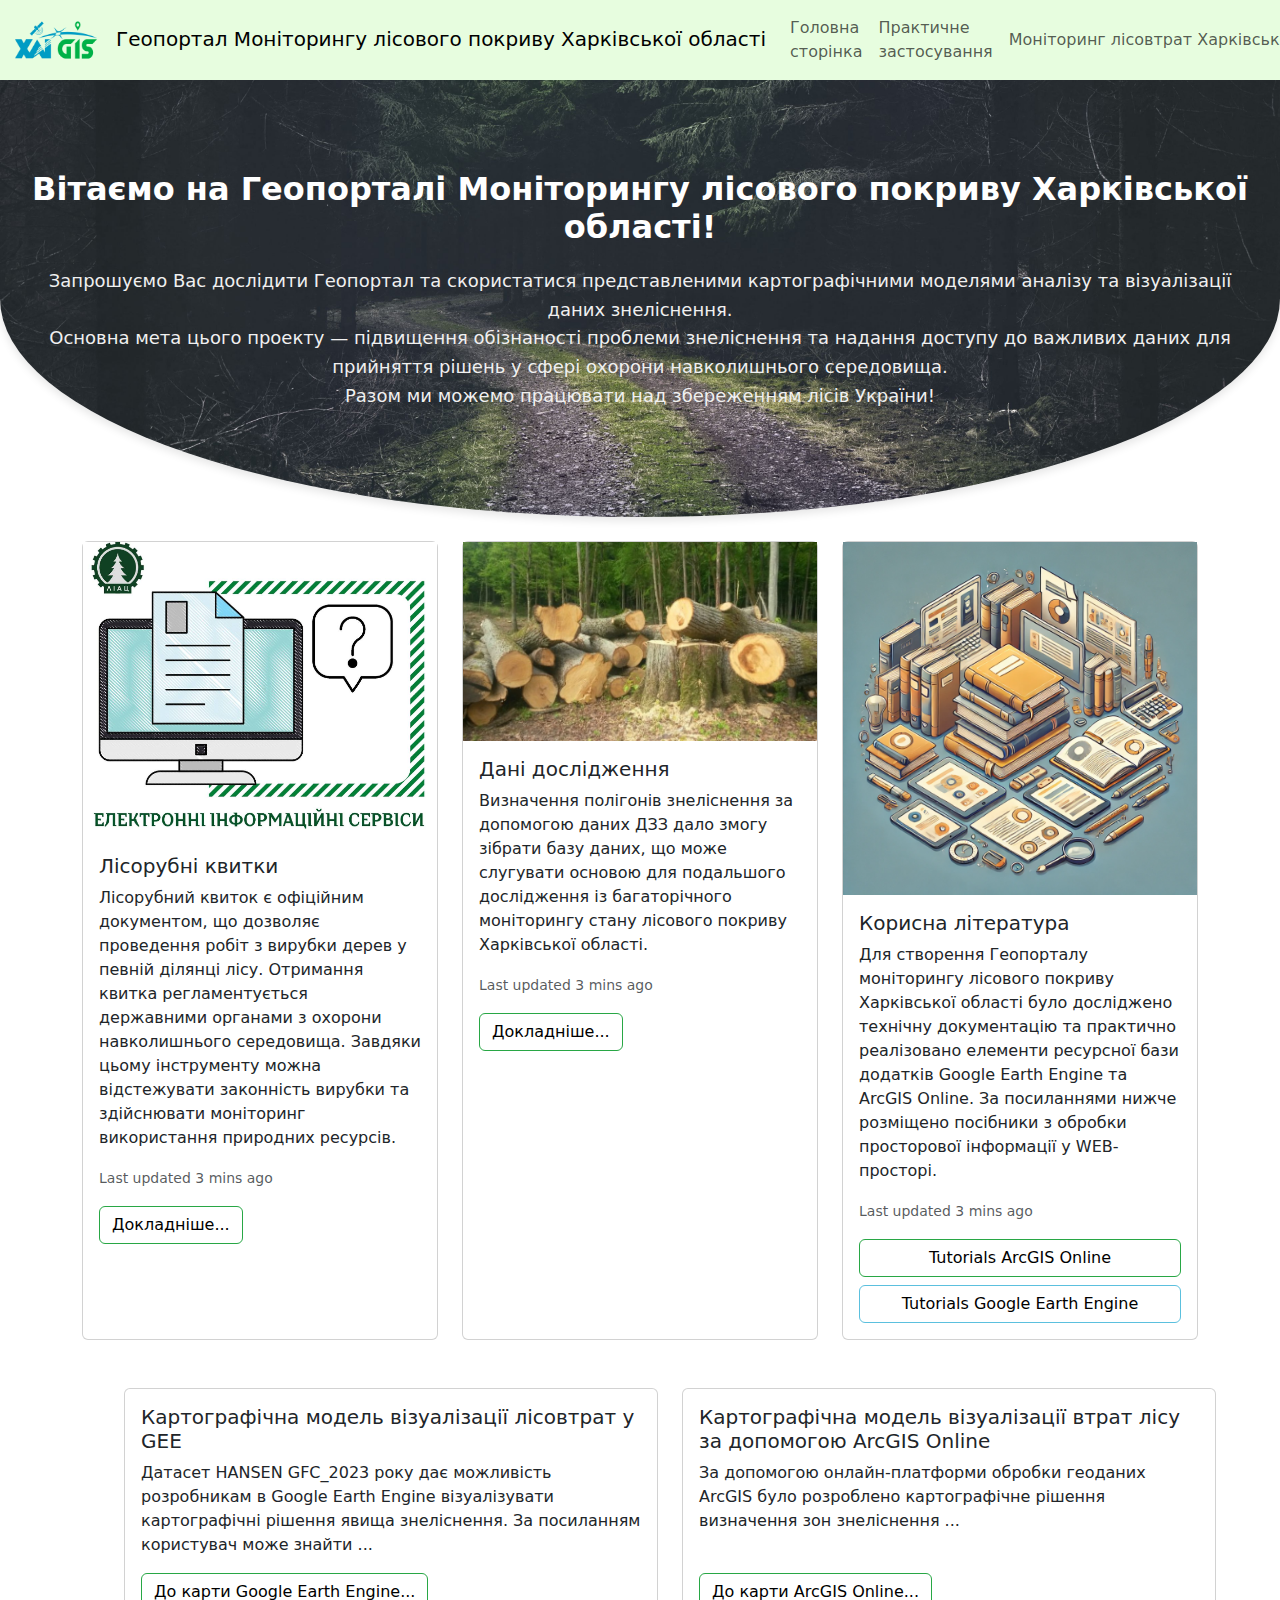
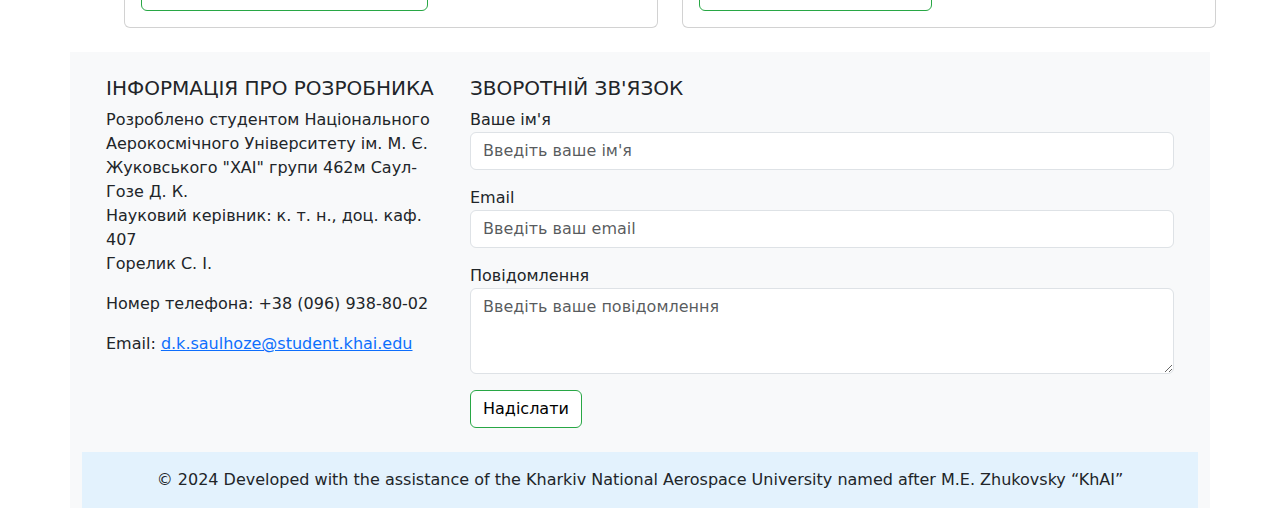
==== index.html @ ebb6289f "Diplom1" ====
<!DOCTYPE html>
<html lang="en">
<head>
  <meta charset="UTF-8">
  <meta name="viewport" content="width=device-width, initial-scale=1.0">
  <title>Геопортал Моніторингу лісового покриву Харківської області</title>
  <link href="css/bootstrap.css" rel="stylesheet">
  <link rel="apple-touch-icon" sizes="180x180" href="files/apple-touch-icon.png">
  <link rel="icon" type="image/png" sizes="32x32" href="files/favicon-32x32.png">
  <link rel="icon" type="image/png" sizes="16x16" href="files/favicon-16x16.png">
  <link rel="manifest" href="files/site.webmanifest">
 

  

</head>
<nav class="navbar navbar-expand-lg navbar-light" style="background-color: #e7fddf;">
  <div class="container-fluid">
    <a class="navbar-brand" href="http://127.0.0.1:5500/main.html#">
      <img src="pictures/logo.png" alt="Лого" style="height: 40px; margin-right: 10px;">
      Геопортал Моніторингу лісового покриву Харківської області
    </a>
    <button class="navbar-toggler" type="button" data-bs-toggle="collapse" data-bs-target="#navbarNavAltMarkup" aria-controls="navbarNavAltMarkup" aria-expanded="false" aria-label="Toggle navigation">
      <span class="navbar-toggler-icon"></span>
    </button>
    <div class="collapse navbar-collapse" id="navbarNavAltMarkup">
      <div class="navbar-nav me-auto align-items-center"> <!-- Убедитесь, что все элементы выровнены по центру -->
        <a class="nav-link" aria-current="page" href="http://127.0.0.1:5500/main.html?">Головна сторінка</a>
        <a class="nav-link" href="data.html">Практичне застосування</a>
        <div class="nav-item dropdown">
          <a class="nav-link dropdown-toggle" href="#" id="navbarDropdown" role="button" data-bs-toggle="dropdown" aria-expanded="false">
            Моніторинг лісовтрат Харківської області
          </a>
          <ul class="dropdown-menu" aria-labelledby="navbarDropdown">
            <li><a class="dropdown-item" href="https://ee-denchikandrienko.projects.earthengine.app/view/loggingkharkov">Моніторинг від GEE</a></li>
            <li><a class="dropdown-item" href="http://127.0.0.1:5500/arcgis.html">Моніторинг від ArcGIS Online</a></li>
          </ul>
        </div>
        <a class="nav-link disabled" href="#" tabindex="-1" aria-disabled="true"></a>
      </div>
      <form class="d-flex">
        <input class="form-control me-2" type="search" placeholder="Я шукаю..." aria-label="Search">
        <button class="btn btn-outline-success" type="submit">Пошук</button>
      </form>
    </div>
  </div>
</nav>





<!DOCTYPE html>
<html lang="en">
<head>
  <meta charset="UTF-8">
  <meta name="viewport" content="width=device-width, initial-scale=1.0">
  <title>Информация о сайте</title>
  <style>
    /* Container styling */
    .curved-container {
      width: 100%; /* Full width */
      padding: 90px 30px; /* Increased padding for height */
      text-align: center; /* Center text */
      border-radius: 0 0 50% 50%; /* Curved bottom */
      background-color: #eef9ea; /* Light background color */
      background-image: url('pictures/vvvv.jpg'); /* Replace with your image path */
      background-size: cover;
      background-position: center;
      box-shadow: 0px 4px 8px rgba(0, 0, 0, 0.1); /* Subtle shadow */
      color: #ffffff; /* White text color for readability */
      margin: 0; /* Removes any default margin */
    }

    /* Title styling */
    .curved-container .info-title {
      font-size: 32px;
      font-weight: 900; /* Extra bold title */
      color: #ffffff; /* White title color */
      margin-bottom: 20px;
    }

    /* Text styling */
    .curved-container .info-text {
      font-size: 18px;
      color: #f0f0f0; /* Slightly off-white for better contrast */
      line-height: 1.6;
    }
  </style>
</head>
<body>

  <!-- Curved container -->
  <div class="curved-container">
    <h5 class="info-title">Вітаємо на Геопорталі Моніторингу лісового покриву Харківської області!</h5>
    <p class="info-text">
      Запрошуємо Вас дослідити Геопортал  та скористатися представленими картографічними моделями аналізу та візуалізації даних знеліснення.<br>Основна мета цього проекту — підвищення обізнаності проблеми знеліснення та надання доступу до важливих даних для прийняття рішень у сфері охорони навколишнього середовища.<br>Разом ми можемо працювати над збереженням лісів України!
    </p>
  </div>

</body>
</html>





<!-- Блок с картами под заголовками -->
<div class="container mt-4">
  <div class="row">
      <!-- Карта для "Теоретичні відомості" -->
      <div class="col-md-4 d-flex">
          <div class="card-custom card">
              <img src="pictures/ticket.png" class="card-img-top-custom" alt="Лісорубні квитки">
              <div class="card-body">
                  <h5 class="card-title">Лісорубні квитки</h5>
                  <p class="card-text">Лісорубний квиток є офіційним документом, що дозволяє проведення робіт з вирубки дерев у певній ділянці лісу. Отримання квитка регламентується державними органами з охорони навколишнього середовища. Завдяки цьому інструменту можна відстежувати законність вирубки та здійснювати моніторинг використання природних ресурсів.</p>
                  <p class="card-text"><small class="text-muted">Last updated 3 mins ago</small></p>
                  <!-- Добавляем кнопку -->
                  <a href="https://lk.ukrforest.com/forest-tickets/" target="_blank" class="btn btn-primary">Докладніше...</a>
              </div>
          </div>
      </div>

      <!-- Карта для "Методичні вказівки" -->
      <div class="col-md-4 d-flex">
          <div class="card-custom card">
              <img src="pictures/bazadanix.png" class="card-img-top-custom" alt="Методичні вказівки">
              <div class="card-body">
                  <h5 class="card-title">Дані дослідження</h5>
                  <p class="card-text">Визначення полігонів знеліснення за допомогою даних ДЗЗ дало змогу зібрати базу даних, що може слугувати основою для подальшого дослідження із багаторічного моніторингу стану лісового покриву Харківської області.</p>
                  <p class="card-text"><small class="text-muted">Last updated 3 mins ago</small></p>
                  <!-- Добавляем кнопку -->
                  <a href="data.html" target="_blank"class="btn btn-primary">Докладніше...</a>
              </div>
          </div>
      </div>

      <!-- Карта для "Корисна література" -->
      <div class="col-md-4 d-flex">
        <div class="card-custom card">
            <img src="pictures/literatura.png" class="card-img-top-custom" alt="Корисна література">
            <div class="card-body">
                <h5 class="card-title">Корисна література</h5>
                <p class="card-text">Для створення Геопорталу моніторингу лісового покриву Харківської області було досліджено технічну документацію та практично реалізовано елементи ресурсної бази додатків Google Earth Engine та ArcGIS Online. За посиланнями нижче розміщено посібники з обробки просторової інформації у WEB-просторі.</p>
                <p class="card-text"><small class="text-muted">Last updated 3 mins ago</small></p>
                <!-- Добавляем кнопки в Flex-контейнер для выравнивания -->
                <div class="d-flex flex-column">
                    <a href="https://www.esri.com/en-us/arcgis/products/arcgis-online/resources" target="_blank" class="btn btn-primary mb-2">Tutorials ArcGIS Online</a>
                    <a href="https://developers.google.com/earth-engine/datasets/" target="_blank" class="btn btn-secondary">Tutorials Google Earth Engine</a>
                </div>
            </div>
        </div>
      </div>
      




      <div class="row mt-5" style="margin: 0 30px;">
        <div class="col-sm-6 d-flex">
          <div class="card flex-fill d-flex flex-column">
            <div class="card-body d-flex flex-grow-1 flex-column">
              <h5 class="card-title">Картографічна модель візуалізації лісовтрат у GEE</h5>
              <p class="card-text">Датасет HANSEN GFC_2023 року дає можливість розробникам в Google Earth Engine візуалізувати картографічні рішення явища знеліснення. За посиланням користувач може знайти ...</p>
              <div class="mt-auto"> <!-- Это добавляет пространство между текстом и кнопкой -->
                <a href="https://ee-denchikandrienko.projects.earthengine.app/view/loggingkharkov" target="_blank" class="btn btn-primary">До карти Google Earth Engine...</a>
              </div>
            </div>
          </div>
        </div>
        <div class="col-sm-6 d-flex">
          <div class="card flex-fill d-flex flex-column">
            <div class="card-body d-flex flex-grow-1 flex-column">
              <h5 class="card-title">Картографічна модель візуалізації втрат лісу за допомогою ArcGIS Online</h5>
              <p class="card-text">За допомогою онлайн-платформи обробки геоданих ArcGIS було розроблено картографічне рішення визначення зон знеліснення ...</p>
              <div class="mt-auto"> <!-- Это добавляет пространство между текстом и кнопкой -->
                <a href="http://127.0.0.1:5500/arcgis.html" target="_blank" class="btn btn-primary">До карти ArcGIS Online...</a>
              </div>
            </div> 
          </div>
        </div>
      </div>
      


<!-- Footer -->
<footer class="bg-light text-center text-lg-start mt-4">
  <div class="container-fluid p-4">
    <div class="row">
      <!-- Контактная информация -->
      <div class="col-lg-4 col-md-6 mb-4 mb-md-0">
        <h5 class="text-uppercase">Інформація про розробника</h5>
        <ul class="list-unstyled mb-0">
          <li>
            <p>Розроблено студентом Національного Аерокосмічного Університету ім. М. Є. Жуковського "ХАІ" групи 462м Саул-Гозе Д. К.<br>Науковий керівник: к. т. н., доц. каф. 407<br>Горелик С. І.</p>

          </li>
          <li>
            <p>Номер телефона: +38 (096) 938-80-02</p>
          </li>
          <li>
            <p>Email: <a href="mailto:denis@example.com">d.k.saulhoze@student.khai.edu</a></p>
          </li>
        </ul>
      </div>

      <!-- Форма обратной связи -->
      <div class="col-lg-8 col-md-6 mb-4 mb-md-0">
        <h5 class="text-uppercase">Зворотній зв'язок</h5>
        <form>
          <div class="form-group mb-3">
            <label for="name">Ваше ім'я</label>
            <input type="text" class="form-control" id="name" placeholder="Введіть ваше ім'я">
          </div>
          <div class="form-group mb-3">
            <label for="email">Email</label>
            <input type="email" class="form-control" id="email" placeholder="Введіть ваш email">
          </div>
          <div class="form-group mb-3">
            <label for="message">Повідомлення</label>
            <textarea class="form-control" id="message" rows="3" placeholder="Введіть ваше повідомлення"></textarea>
          </div>
          <button type="submit" class="btn btn-primary">Надіслати</button>
        </form>
      </div>
    </div>
  </div>

  <!-- Copyright -->
  <div class="text-center p-3" style="background-color: #e3f2fd;">
    © 2024 Developed with the assistance of the Kharkiv National Aerospace University named after M.E. Zhukovsky “KhAI”
  </div>
</footer>





<script src="js/bootstrap.bundle.js"></script>
</html>
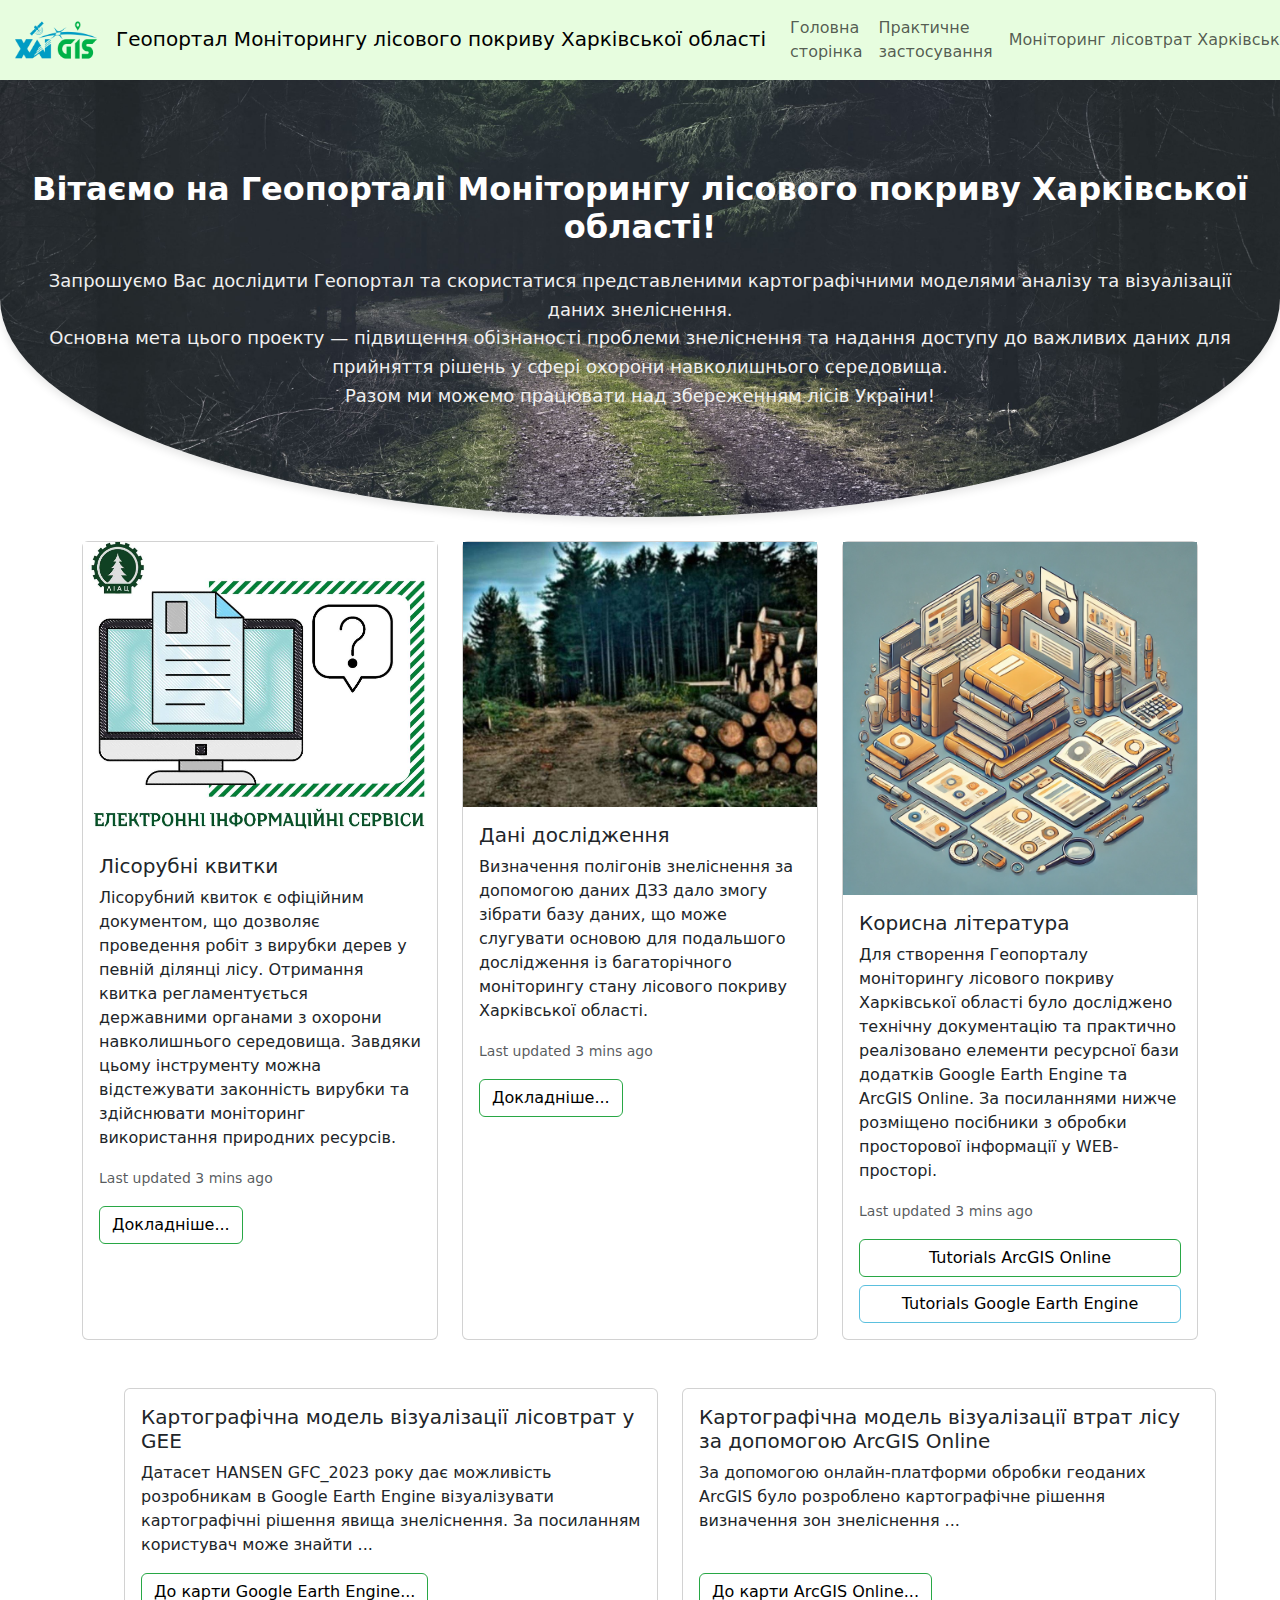
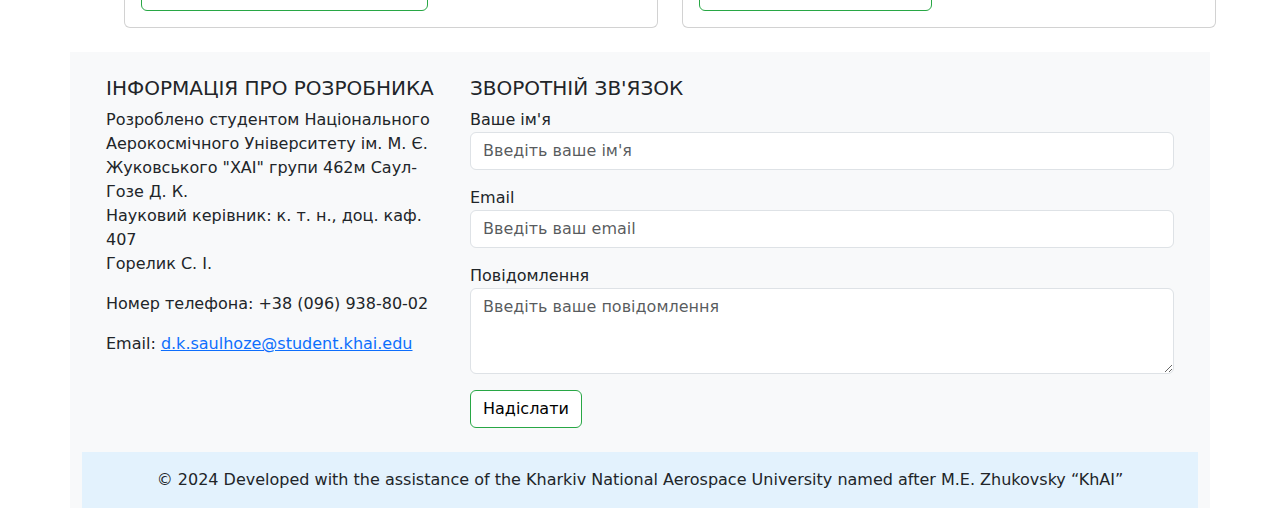
==== commit cf1f6212: "Diploma2" ====
--- a/index.html
+++ b/index.html
@@ -16,7 +16,7 @@
 </head>
 <nav class="navbar navbar-expand-lg navbar-light" style="background-color: #e7fddf;">
   <div class="container-fluid">
-    <a class="navbar-brand" href="http://127.0.0.1:5500/main.html#">
+    <a class="navbar-brand" href="index.html">
       <img src="pictures/logo.png" alt="Лого" style="height: 40px; margin-right: 10px;">
       Геопортал Моніторингу лісового покриву Харківської області
     </a>
@@ -25,7 +25,7 @@
     </button>
     <div class="collapse navbar-collapse" id="navbarNavAltMarkup">
       <div class="navbar-nav me-auto align-items-center"> <!-- Убедитесь, что все элементы выровнены по центру -->
-        <a class="nav-link" aria-current="page" href="http://127.0.0.1:5500/main.html?">Головна сторінка</a>
+        <a class="nav-link" aria-current="page" href="index.html?">Головна сторінка</a>
         <a class="nav-link" href="data.html">Практичне застосування</a>
         <div class="nav-item dropdown">
           <a class="nav-link dropdown-toggle" href="#" id="navbarDropdown" role="button" data-bs-toggle="dropdown" aria-expanded="false">
@@ -33,7 +33,7 @@
           </a>
           <ul class="dropdown-menu" aria-labelledby="navbarDropdown">
             <li><a class="dropdown-item" href="https://ee-denchikandrienko.projects.earthengine.app/view/loggingkharkov">Моніторинг від GEE</a></li>
-            <li><a class="dropdown-item" href="http://127.0.0.1:5500/arcgis.html">Моніторинг від ArcGIS Online</a></li>
+            <li><a class="dropdown-item" href="arcgis.html">Моніторинг від ArcGIS Online</a></li>
           </ul>
         </div>
         <a class="nav-link disabled" href="#" tabindex="-1" aria-disabled="true"></a>
@@ -50,12 +50,8 @@
 
 
 
-<!DOCTYPE html>
-<html lang="en">
+
 <head>
-  <meta charset="UTF-8">
-  <meta name="viewport" content="width=device-width, initial-scale=1.0">
-  <title>Информация о сайте</title>
   <style>
     /* Container styling */
     .curved-container {
@@ -175,7 +171,7 @@
               <h5 class="card-title">Картографічна модель візуалізації втрат лісу за допомогою ArcGIS Online</h5>
               <p class="card-text">За допомогою онлайн-платформи обробки геоданих ArcGIS було розроблено картографічне рішення визначення зон знеліснення ...</p>
               <div class="mt-auto"> <!-- Это добавляет пространство между текстом и кнопкой -->
-                <a href="http://127.0.0.1:5500/arcgis.html" target="_blank" class="btn btn-primary">До карти ArcGIS Online...</a>
+                <a href="arcgis.html" target="_blank" class="btn btn-primary">До карти ArcGIS Online...</a>
               </div>
             </div> 
           </div>
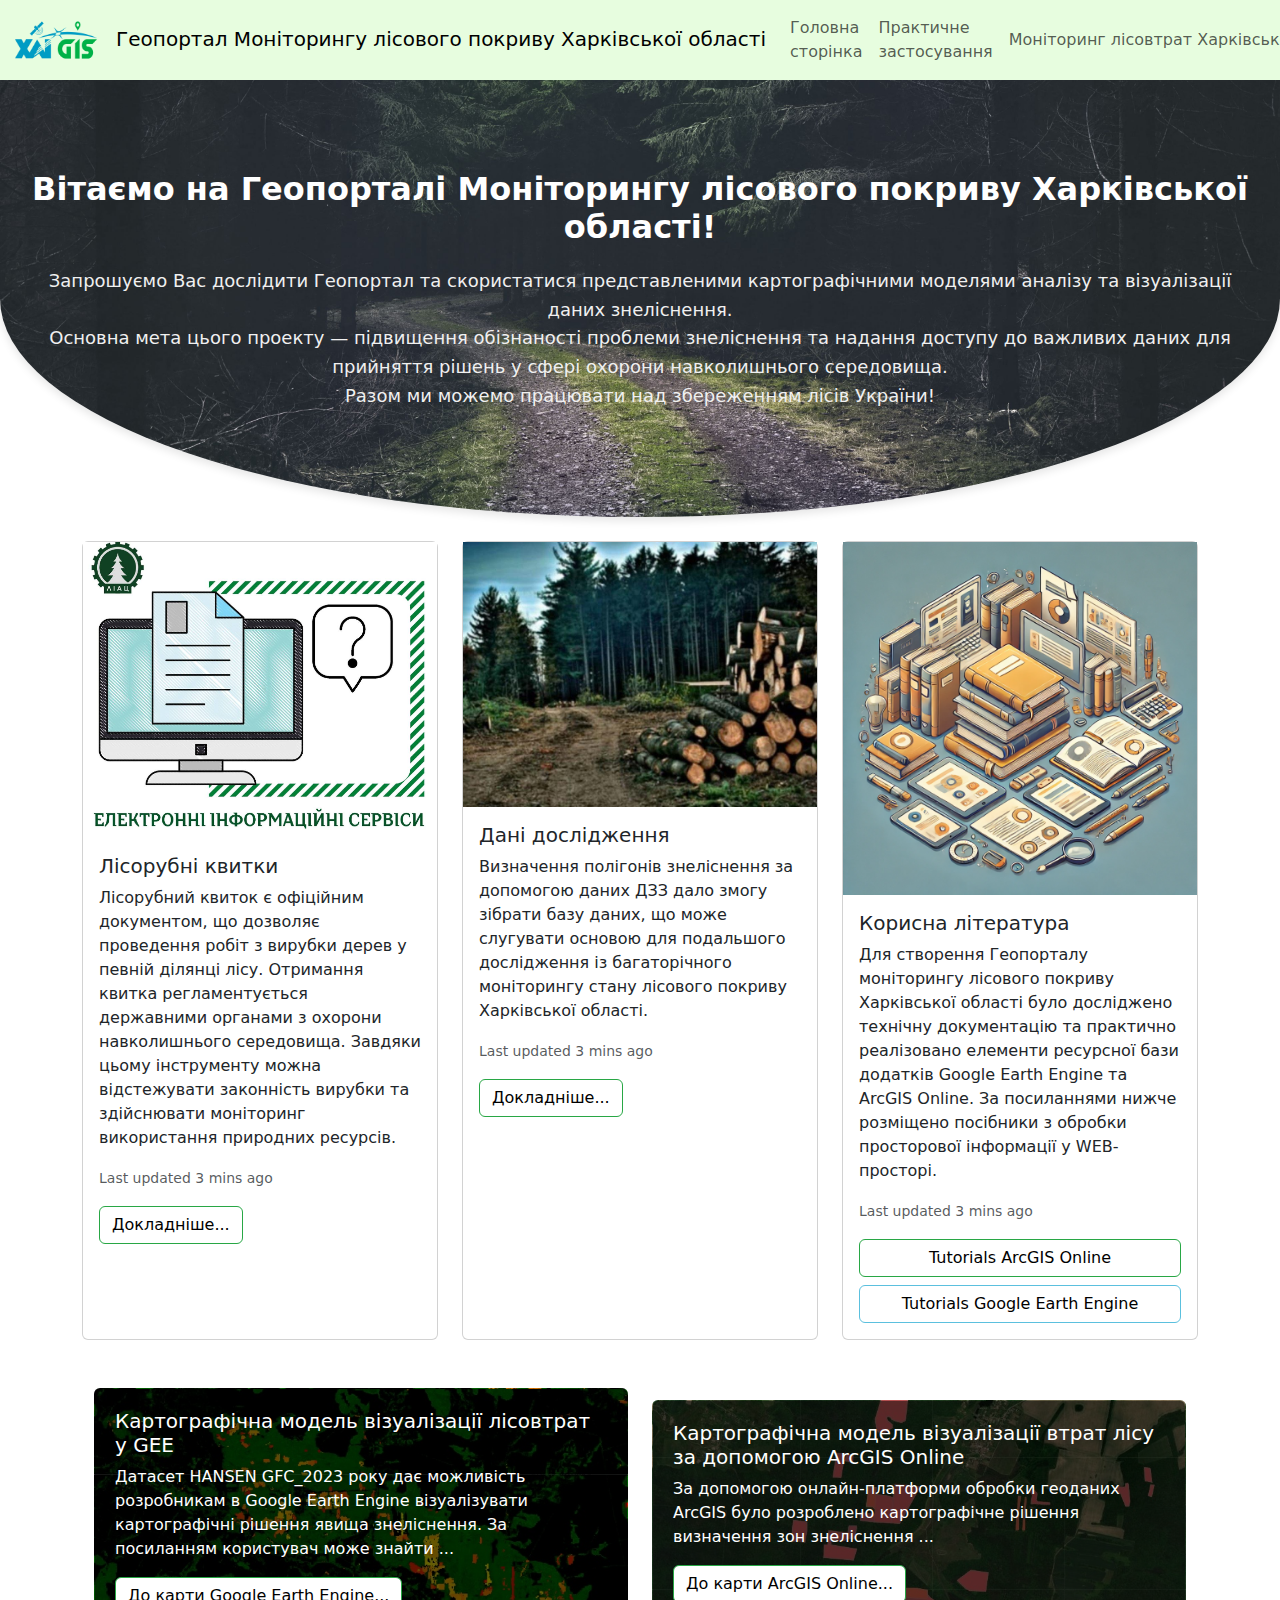
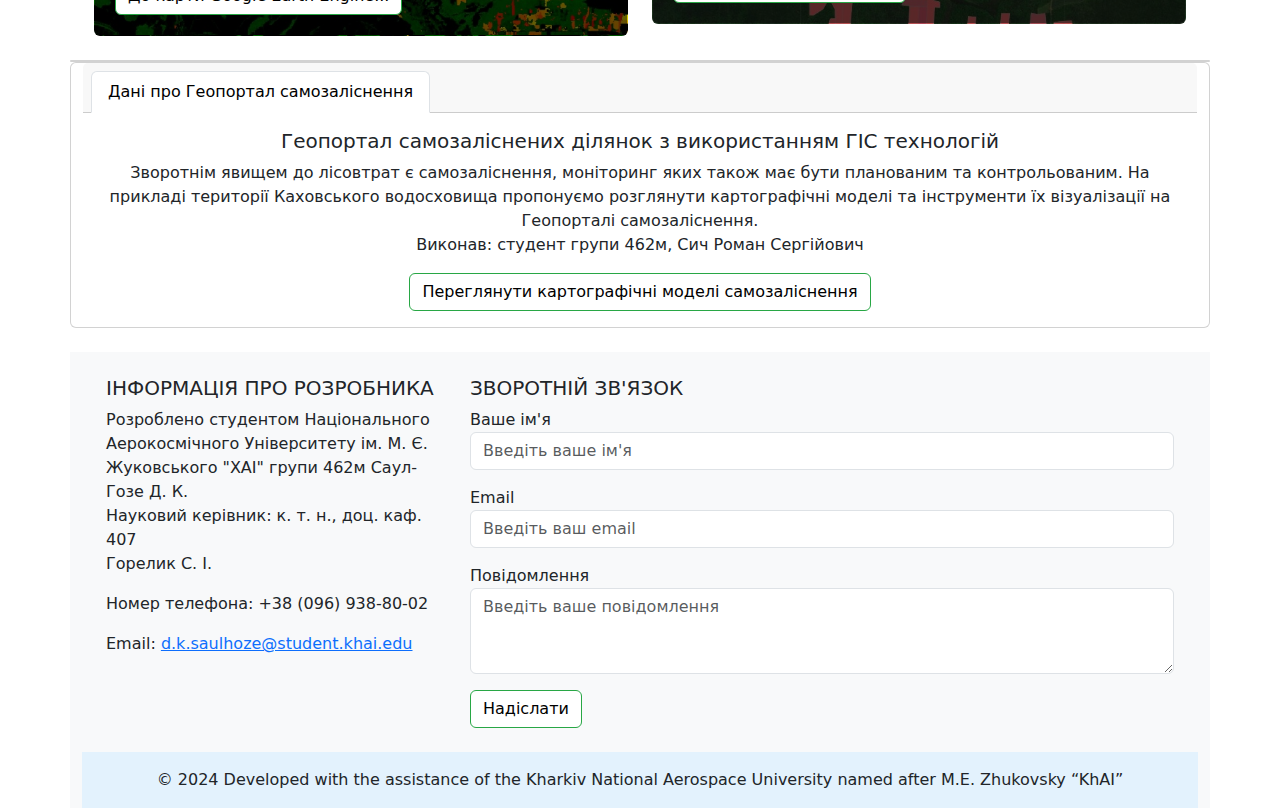
==== commit b6431fc6: "Diploma2" ====
--- a/index.html
+++ b/index.html
@@ -153,30 +153,52 @@
 
 
 
-      <div class="row mt-5" style="margin: 0 30px;">
-        <div class="col-sm-6 d-flex">
-          <div class="card flex-fill d-flex flex-column">
-            <div class="card-body d-flex flex-grow-1 flex-column">
+      <div class="row mt-5 justify-content-center" style="margin: 20px 30px 0 0;">
+        <!-- First Card with Background Image -->
+        <div class="col-sm-6 d-flex align-items-center">
+          <div class="card flex-fill d-flex flex-column" style="background-image: url('pictures/geelink.jpg'); background-size: cover; background-position: center; color: white;">
+            <div class="card-body d-flex flex-grow-1 flex-column" style="background-color: rgba(0, 0, 0, 0.6); border-radius: 5px; padding: 20px;">
               <h5 class="card-title">Картографічна модель візуалізації лісовтрат у GEE</h5>
               <p class="card-text">Датасет HANSEN GFC_2023 року дає можливість розробникам в Google Earth Engine візуалізувати картографічні рішення явища знеліснення. За посиланням користувач може знайти ...</p>
-              <div class="mt-auto"> <!-- Это добавляет пространство между текстом и кнопкой -->
+              <div class="mt-auto">
                 <a href="https://ee-denchikandrienko.projects.earthengine.app/view/loggingkharkov" target="_blank" class="btn btn-primary">До карти Google Earth Engine...</a>
               </div>
             </div>
           </div>
         </div>
-        <div class="col-sm-6 d-flex">
-          <div class="card flex-fill d-flex flex-column">
-            <div class="card-body d-flex flex-grow-1 flex-column">
+      
+        <!-- Second Card with Background Image -->
+        <div class="col-sm-6 d-flex align-items-center">
+          <div class="card flex-fill d-flex flex-column" style="background-image: url('pictures/arclink.jpg'); background-size: cover; background-position: center; color: white;">
+            <div class="card-body d-flex flex-grow-1 flex-column" style="background-color: rgba(0, 0, 0, 0.6); border-radius: 5px; padding: 20px;">
               <h5 class="card-title">Картографічна модель візуалізації втрат лісу за допомогою ArcGIS Online</h5>
               <p class="card-text">За допомогою онлайн-платформи обробки геоданих ArcGIS було розроблено картографічне рішення визначення зон знеліснення ...</p>
-              <div class="mt-auto"> <!-- Это добавляет пространство между текстом и кнопкой -->
+              <div class="mt-auto">
                 <a href="arcgis.html" target="_blank" class="btn btn-primary">До карти ArcGIS Online...</a>
               </div>
-            </div> 
-          </div>
-        </div>
-      </div>
+            </div>
+          </div>
+        </div>
+      </div>
+      
+
+
+<div class="card text-center mt-4"></div>
+      <div class="card text-center">
+        <div class="card-header">
+          <ul class="nav nav-tabs card-header-tabs">
+            <li class="nav-item">
+              <a class="nav-link active" aria-current="true" href="#">Дані про Геопортал самозаліснення</a>
+            </li>
+          </ul>
+        </div>
+        <div class="card-body">
+          <h5 class="card-title">Геопортал самозаліснених ділянок з використанням ГІС технологій</h5>
+          <p class="card-text">Зворотнім явищем до лісовтрат є самозаліснення, моніторинг яких також має бути планованим та контрольованим. На прикладі території Каховського водосховища пропонуємо розглянути картографічні моделі та інструменти їх візуалізації на Геопорталі самозаліснення.<br>Виконав: студент групи 462м, Сич Роман Сергійович</p>
+          <a href="https://heisdejavu.github.io/Kahovske_resoir_geo/index.html" target="_blank" class="btn btn-primary">Переглянути картографічні моделі самозаліснення</a>
+        </div>
+      </div>
+    
       
 
 
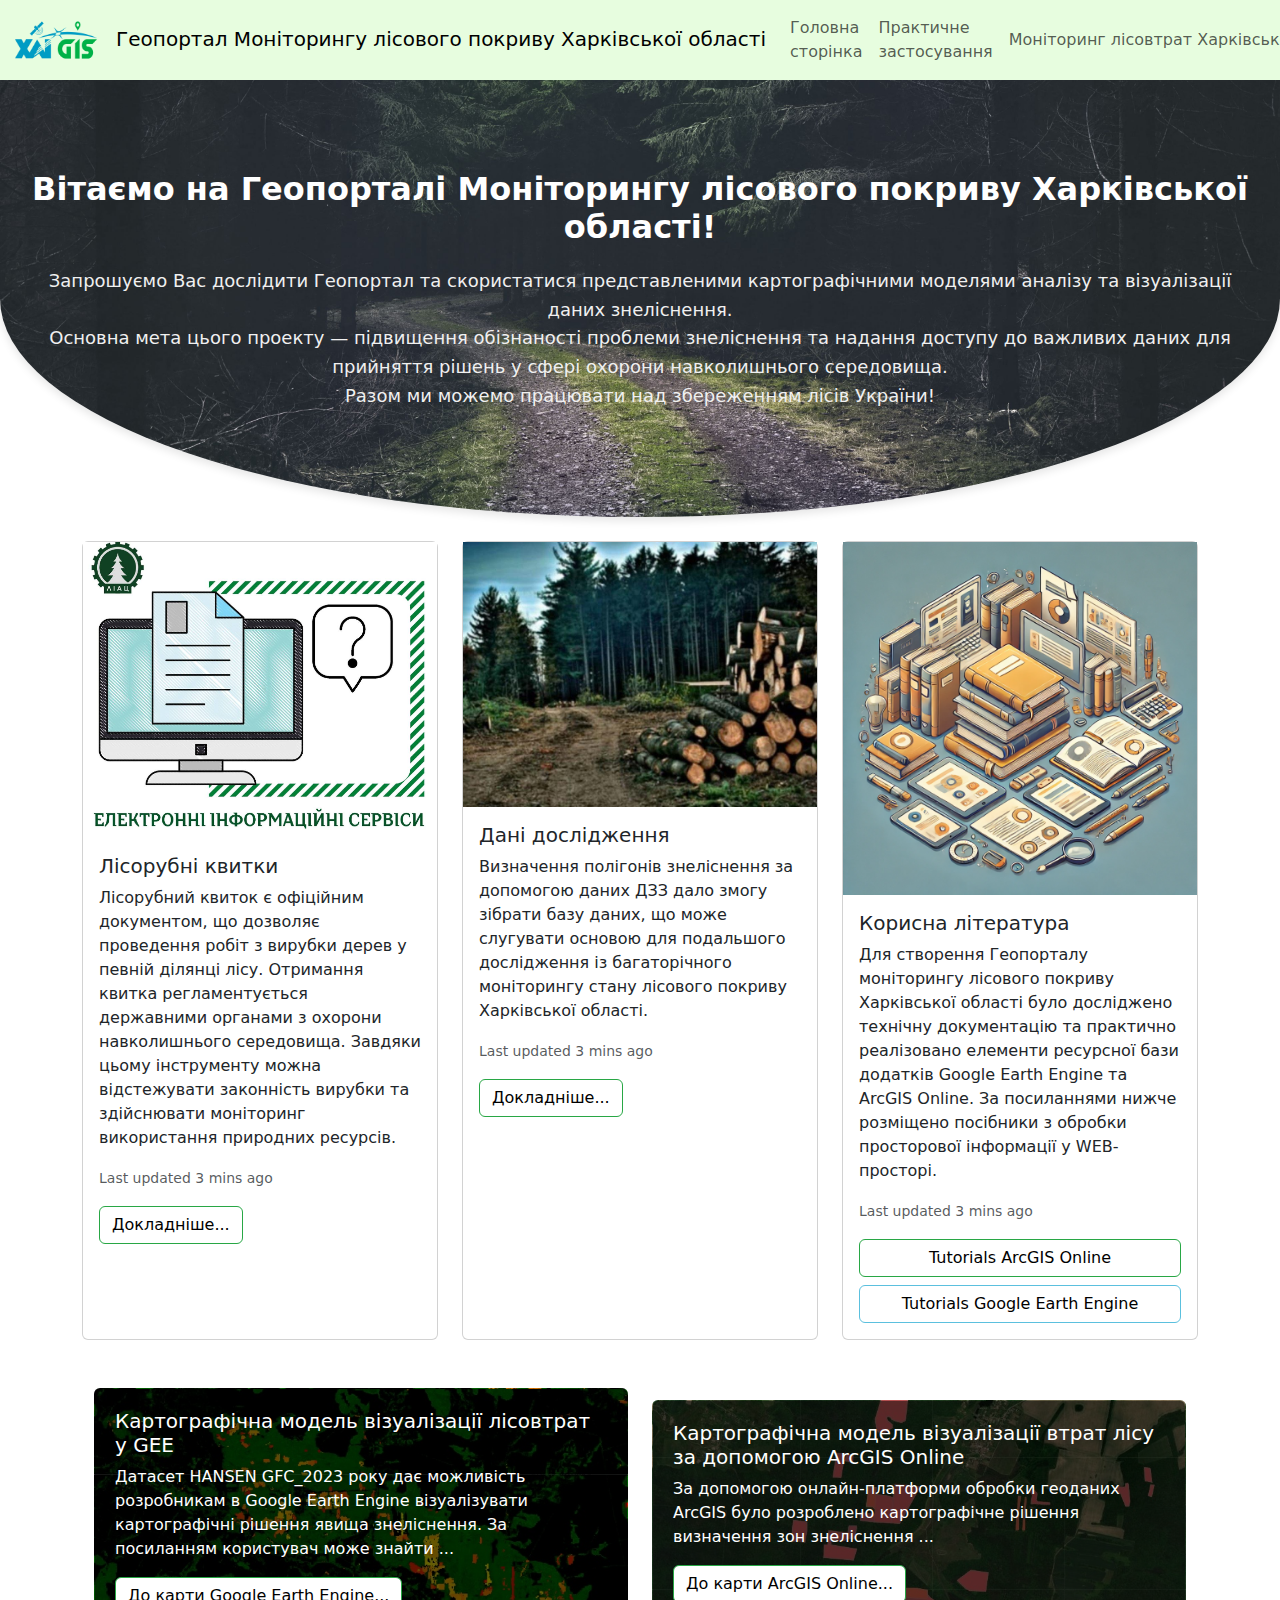
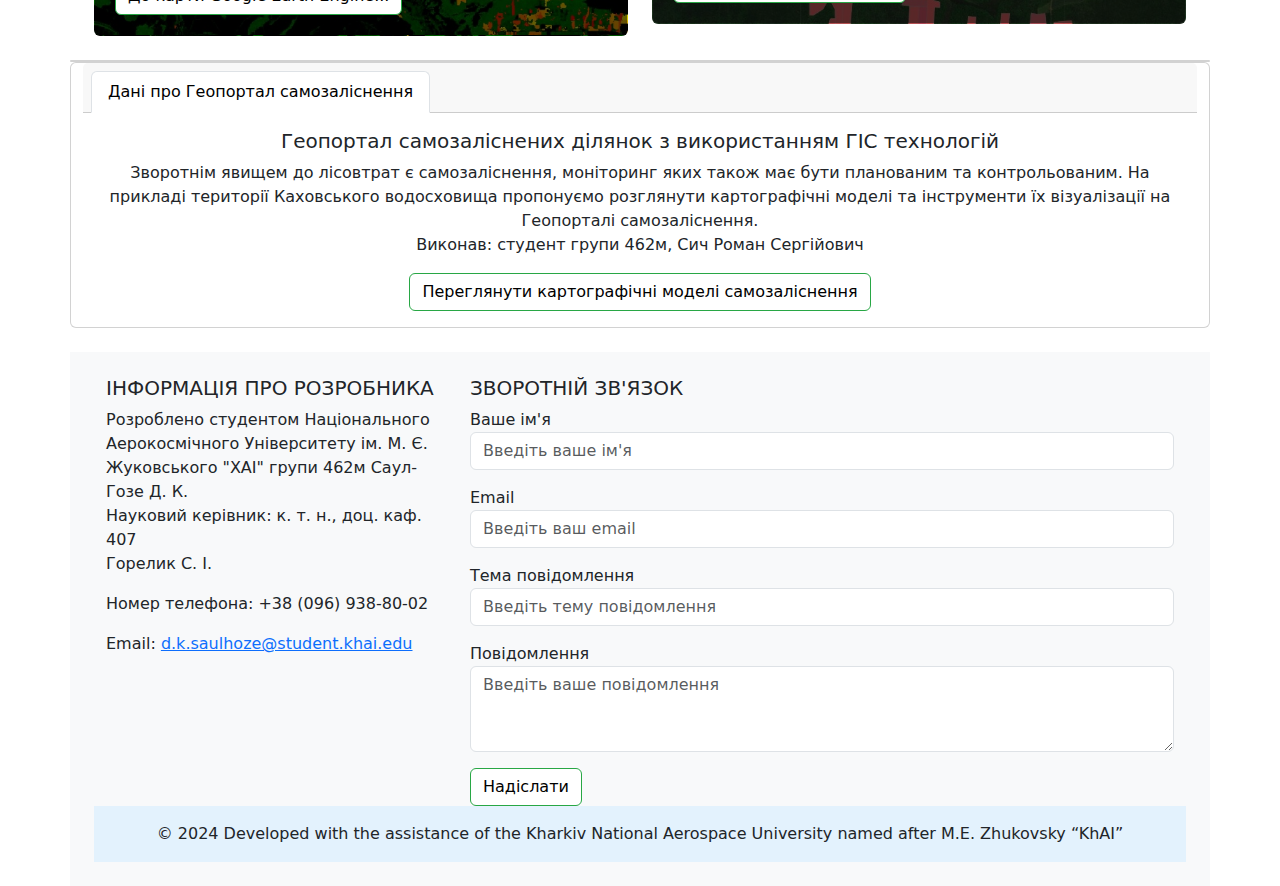
==== commit e13d565c: "Diploma2" ====
--- a/index.html
+++ b/index.html
@@ -223,27 +223,34 @@
         </ul>
       </div>
 
-      <!-- Форма обратной связи -->
-      <div class="col-lg-8 col-md-6 mb-4 mb-md-0">
-        <h5 class="text-uppercase">Зворотній зв'язок</h5>
-        <form>
-          <div class="form-group mb-3">
-            <label for="name">Ваше ім'я</label>
-            <input type="text" class="form-control" id="name" placeholder="Введіть ваше ім'я">
-          </div>
-          <div class="form-group mb-3">
-            <label for="email">Email</label>
-            <input type="email" class="form-control" id="email" placeholder="Введіть ваш email">
-          </div>
-          <div class="form-group mb-3">
-            <label for="message">Повідомлення</label>
-            <textarea class="form-control" id="message" rows="3" placeholder="Введіть ваше повідомлення"></textarea>
-          </div>
-          <button type="submit" class="btn btn-primary">Надіслати</button>
-        </form>
-      </div>
-    </div>
-  </div>
+<!-- Форма обратной связи -->
+<div class="col-lg-8 col-md-6 mb-4 mb-md-0">
+  <h5 class="text-uppercase">Зворотній зв'язок</h5>
+  <form action="https://api.web3forms.com/submit" method="POST" id="contactForm">
+    <!-- Добавляем ключ API -->
+    <input type="hidden" name="access_key" value="00d009d6-f384-472d-87e5-00bc49c7595f">
+    <div class="form-group mb-3">
+      <label for="name">Ваше ім'я</label>
+      <input type="text" class="form-control" id="name" name="name" placeholder="Введіть ваше ім'я" required>
+    </div>
+    <div class="form-group mb-3">
+      <label for="email">Email</label>
+      <input type="email" class="form-control" id="email" name="email" placeholder="Введіть ваш email" required>
+    </div>
+    <div class="form-group mb-3">
+      <label for="subject">Тема повідомлення</label>
+      <input type="text" class="form-control" id="subject" name="subject" placeholder="Введіть тему повідомлення" required>
+    </div>
+    <div class="form-group mb-3">
+      <label for="message">Повідомлення</label>
+      <textarea class="form-control" id="message" name="message" rows="3" placeholder="Введіть ваше повідомлення" required></textarea>
+    </div>
+    <button type="submit" class="btn btn-primary">Надіслати</button>
+    <!-- Скрытое поле для предотвращения спама -->
+    <input type="hidden" name="redirect" value="thank.html">
+  </form>
+</div>
+
 
   <!-- Copyright -->
   <div class="text-center p-3" style="background-color: #e3f2fd;">
